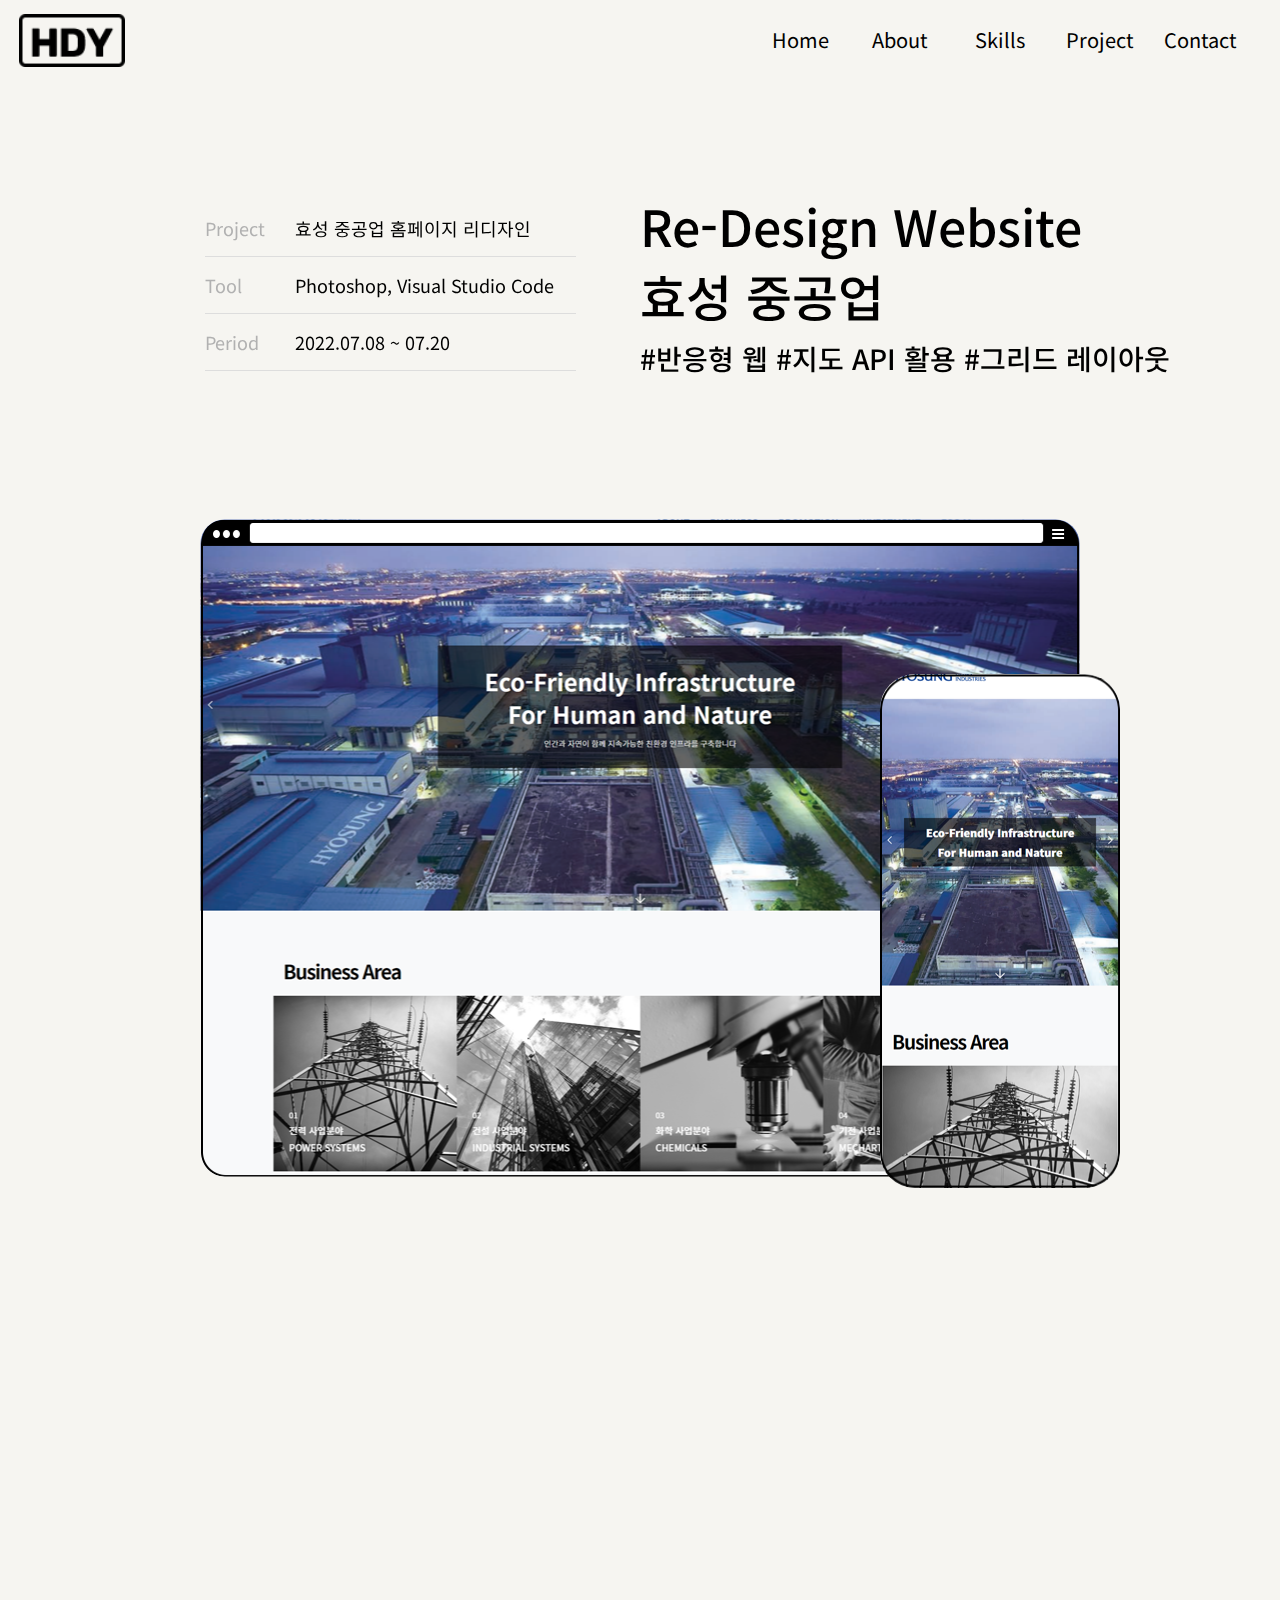
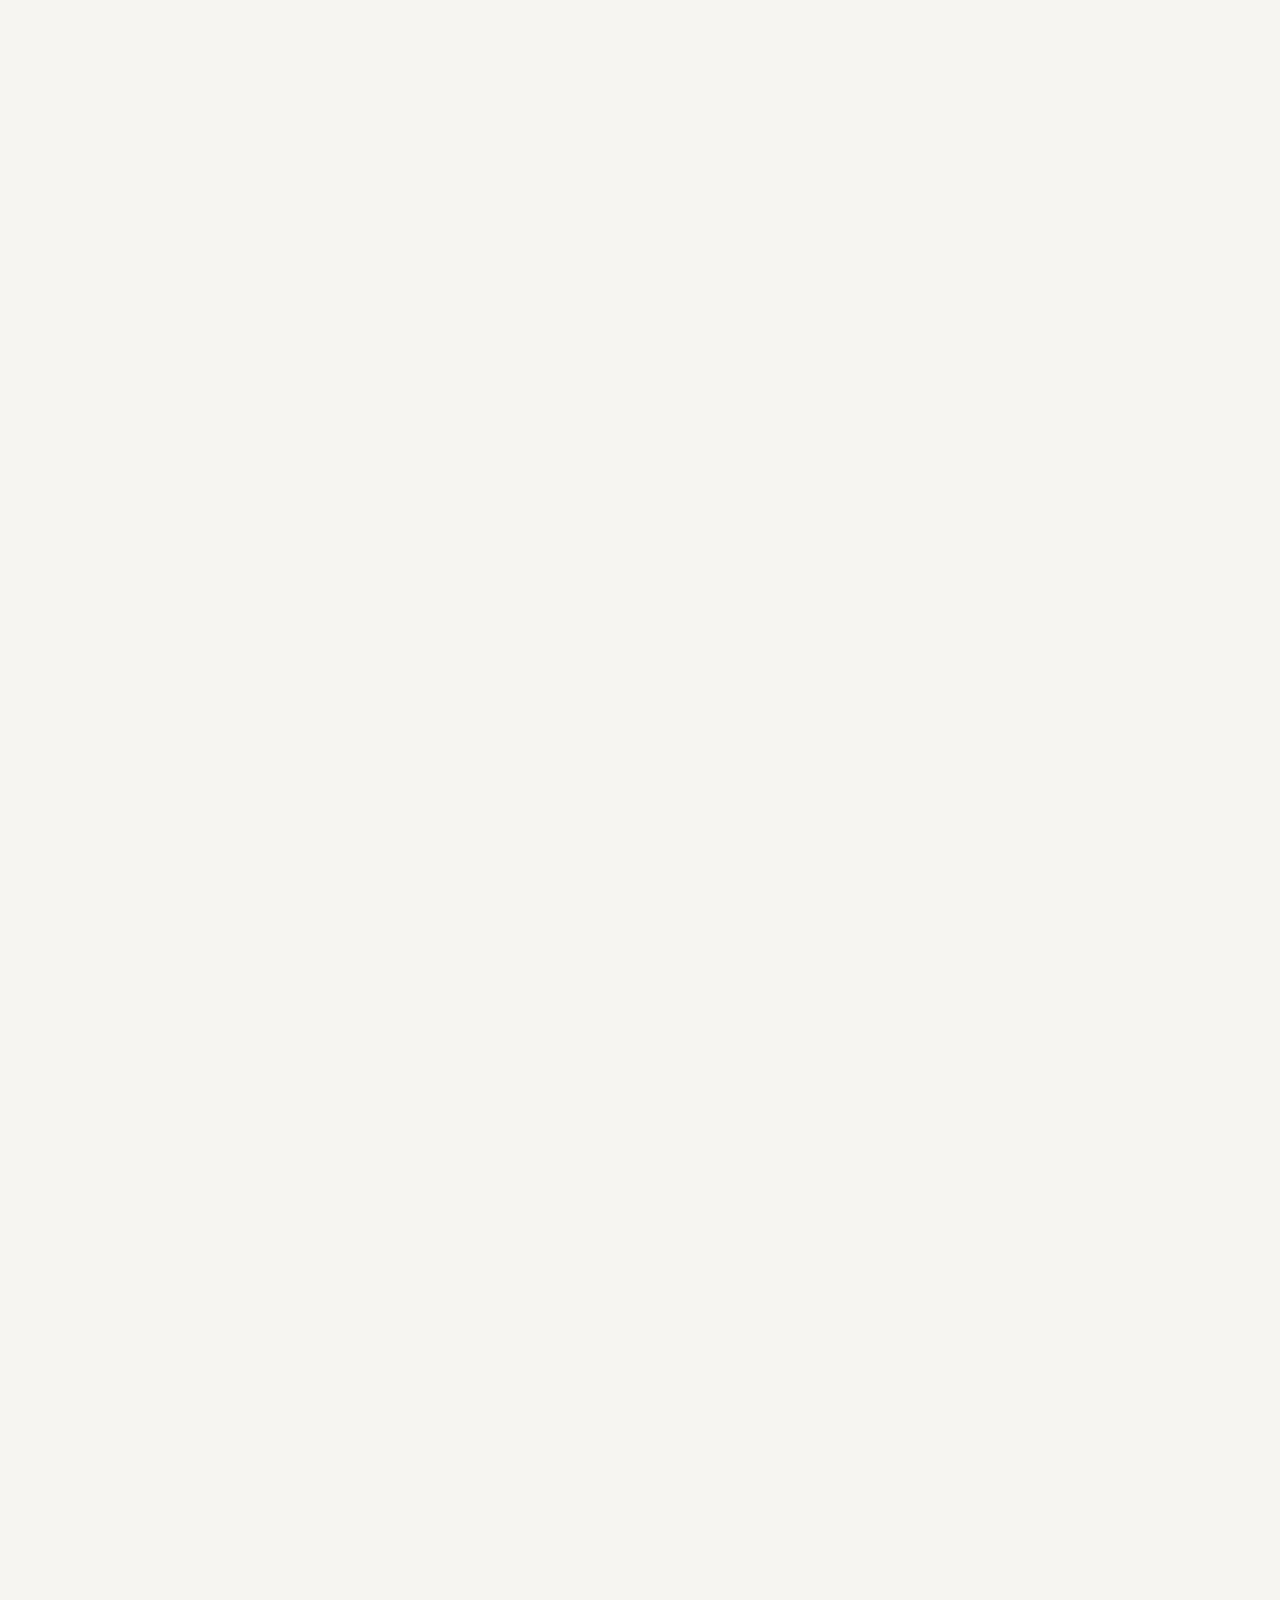
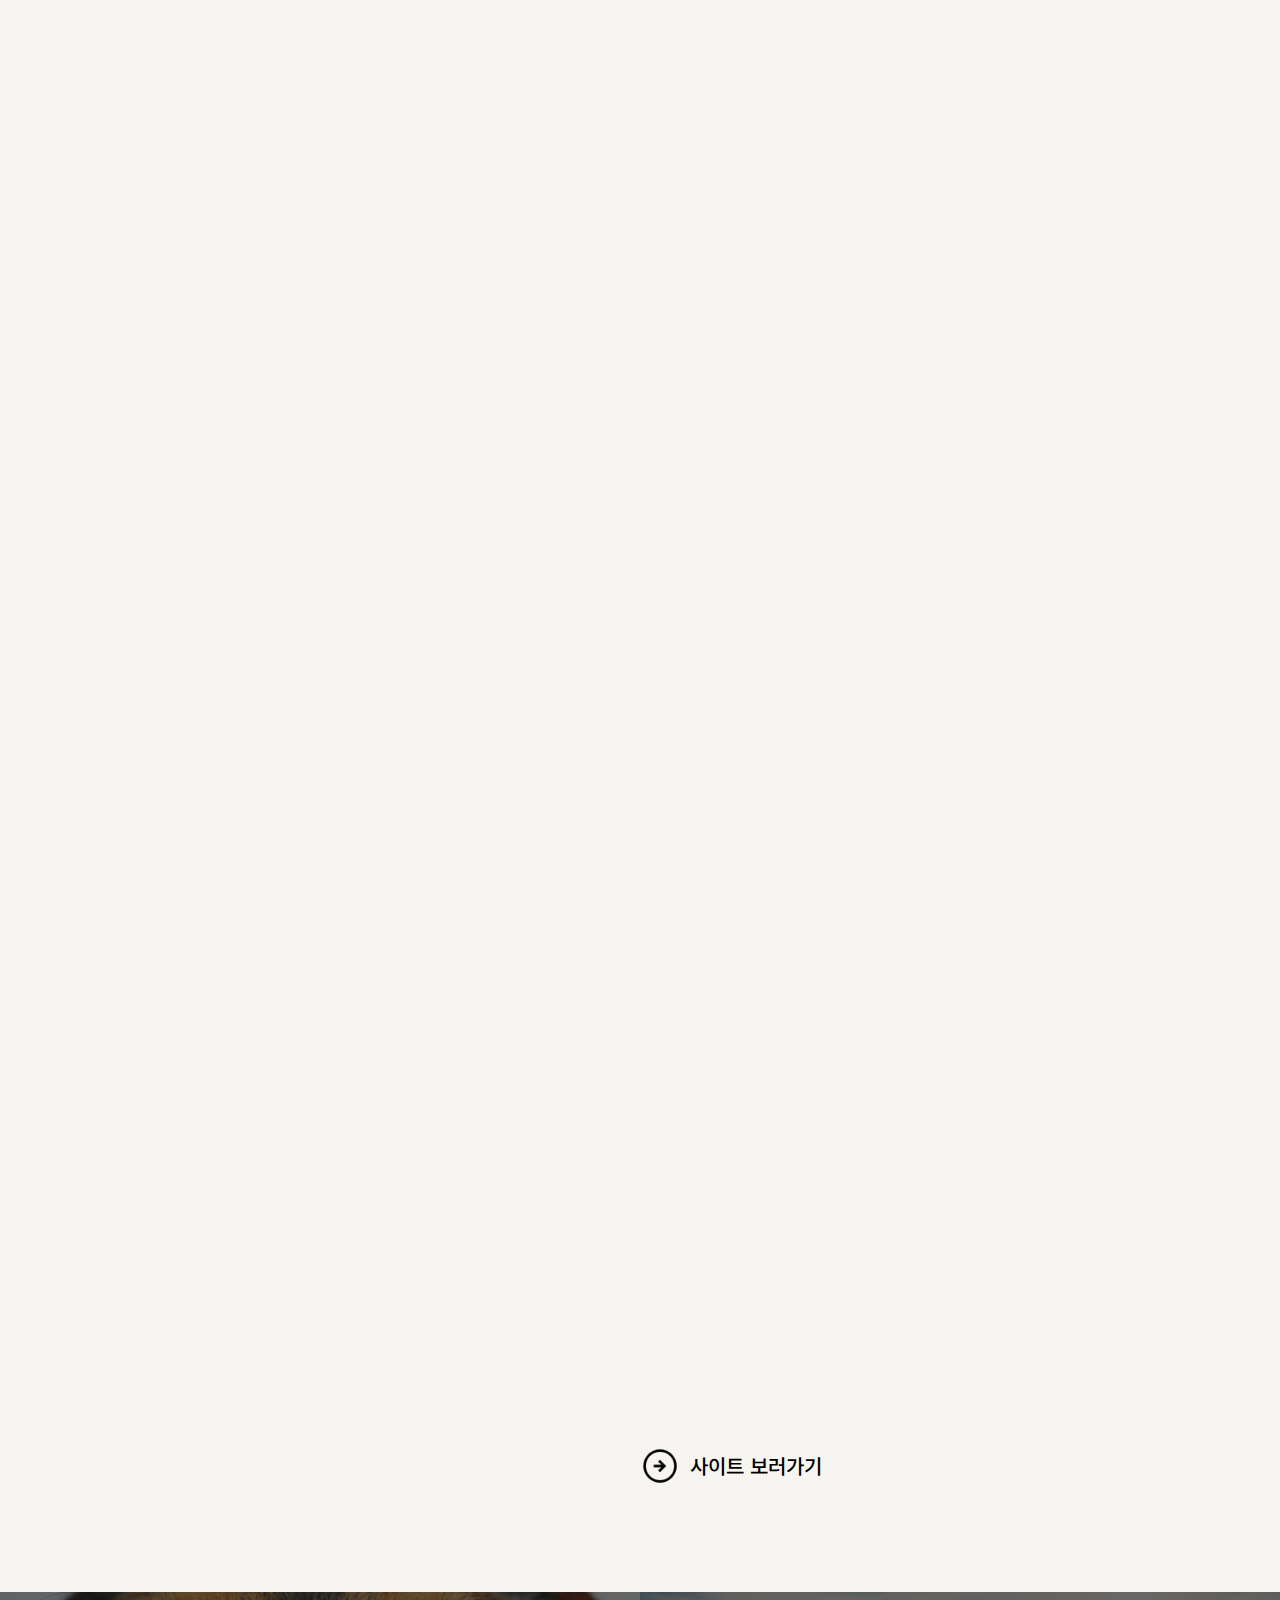
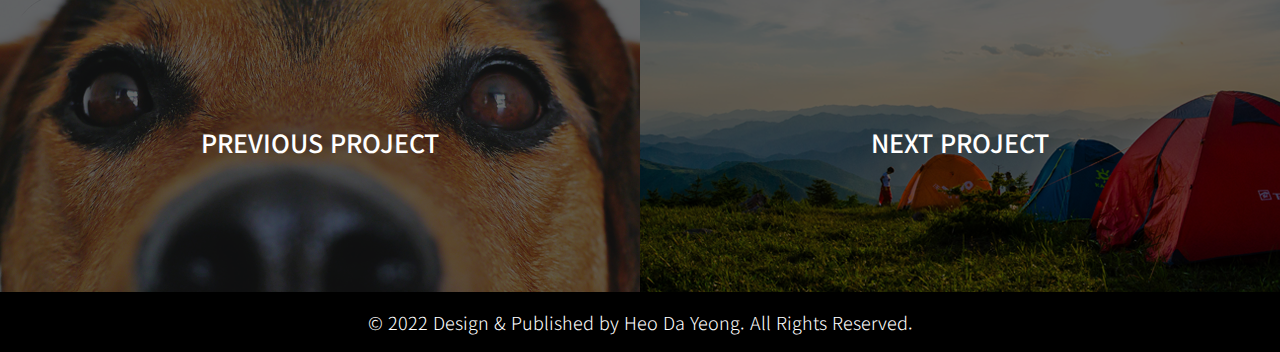
==== pf2/index.html @ c0e28cbf "포트폴리오 수정" ====
<!DOCTYPE html>
<html lang="ko">
  <head>
    <meta charset="UTF-8" />
    <meta http-equiv="X-UA-Compatible" content="IE=edge" />
    <meta
      name="viewport"
      content="width=device-width,initial-scale=1,minimum-scale=1,maximum-scale=1,user-scalable=no"
    />
    <title>Project2 소개</title>
    <!-- 미니리셋css연결 -->
    <link rel="stylesheet" href="../common/minireset.css" />
    <!-- 웹폰트 연결 -->
    <link rel="preconnect" href="https://fonts.googleapis.com" />
    <link rel="preconnect" href="https://fonts.gstatic.com" crossorigin />
    <link
      href="https://fonts.googleapis.com/css2?family=Noto+Sans+KR:wght@100;300;400;500;700;900&display=swap"
      rel="stylesheet"
    />
    <!-- aos 연결 -->
    <link href="https://unpkg.com/aos@2.3.1/dist/aos.css" rel="stylesheet" />
    <!-- 작성한 css파일 -->
    <link rel="stylesheet" href="./css/pf2.css" />
    <!-- jQuery 연결 -->
    <script src="../common/jquery-3.6.0.min.js"></script>
    <script src="../common/jquery-ui.min.js"></script>
    <script src="https://unpkg.com/aos@2.3.1/dist/aos.js"></script>
    <script src="js/pf2.js"></script>
  </head>
  <body>
    <header>
      <h1><a href="https://zeroall-h.github.io/portfolio/">로고</a></h1>
      <ul id="gnb">
        <li><a href="https://zeroall-h.github.io/portfolio/#">Home</a></li>
        <li>
          <a href="https://zeroall-h.github.io/portfolio/#aboutMe">About</a>
        </li>
        <li>
          <a href="https://zeroall-h.github.io/portfolio/#skills">Skills</a>
        </li>
        <li>
          <a href="https://zeroall-h.github.io/portfolio/#project">Project</a>
        </li>
        <li>
          <a href="https://zeroall-h.github.io/portfolio/#contact">Contact</a>
        </li>
      </ul>
    </header>

    <article>
      <div
        class="txt_wrap"
        data-aos="fade-up"
        data-aos-anchor-placement="center-bottom"
      >
        <ul id="information">
          <li>
            <span class="blackTxt">Project</span>효성 중공업 홈페이지 리디자인
          </li>
          <li>
            <span class="blackTxt">Tool</span>Photoshop, Visual Studio Code
          </li>
          <li><span class="blackTxt">Period</span>2022.07.08 ~ 07.20</li>
        </ul>
        <ul id="mainTitle">
          <li>
            <h2>Re-Design Website <span class="block">효성 중공업</span></h2>
          </li>
          <li><h3>#반응형 웹 #지도 API 활용 #그리드 레이아웃</h3></li>
        </ul>
      </div>
    </article>

    <main>
      <div class="mockupWrap">
        <div class="mockupPcImage">
          <div class="mockupPc"></div>
        </div>
        <div class="mockupMobileImage">
          <div class="mockupMobile"></div>
        </div>
      </div>
    </main>

    <div class="container">
      <ul
        id="content"
        data-aos="fade-up"
        data-aos-anchor-placement="center-bottom"
      >
        <li class="grayTxt">CHALLENGE</li>
        <li class="title">Project Goals</li>
        <li class="lightTxt">
          효성중공업이 가진 볼드한 이미지를 바탕으로 고유 분야인 중장비와 건설
          분야의 전문성이 돋보일 수 있도록 리디자인하고자 했습니다.

          <span class="block"
            >라인과 여백을 사용해 심플하면서도 사진과의 배치를 조화롭게
            구성했으며, 반응형 웹페이지로 어느 화면에서든 편하게 접근할 수
            있도록 했습니다.</span
          >
        </li>
      </ul>
      <ul
        id="design"
        data-aos="fade-up"
        data-aos-anchor-placement="center-bottom"
      >
        <li class="grayTxt">DESIGN</li>
        <li class="title">Design Elements</li>
        <li>
          <div class="designWrap">
            <ul class="color">
              <li>
                <div class="colorPlatte"></div>
              </li>
              <li class="smallTxt">Color palette</li>
              <li class="lightTxt">
                효성중공업의 기업 브랜드 메인 컬러와 중공업의 무겁고 안정적인
                느낌을 주기 위해 Brown과 Gray 계열 색상을 사용하였습니다.
              </li>
            </ul>
            <ul class="font">
              <li>
                <div class="typography"></div>
              </li>
              <li class="smallTxt">Typography</li>
              <li class="lightTxt">
                가독성이 좋고, 시각적으로 깔끔한 Noto Sans KR체를
                사용하였습니다.
              </li>
            </ul>
          </div>
        </li>
      </ul>

      <ul
        id="tech"
        data-aos="fade-up"
        data-aos-anchor-placement="center-bottom"
      >
        <li class="grayTxt">DEVELOPMENT</li>
        <li class="title">Tech Stack</li>
        <li class="lightTxt">
          • 미디어 쿼리와 가변 단위 값을 이용한 사용자별 환경, 디바이스 제약
          해결
        </li>
        <li class="lightTxt">
          • PC에서의 사용자 접근성을 높이기 위해 일부 요소에 cursor: pointer
          적용
        </li>
        <li class="lightTxt">• 카카오맵 API를 이용한 지도 구현</li>
      </ul>
      <ul id="solution">
        <li
          class="grayTxt"
          data-aos="fade-up"
          data-aos-anchor-placement="center-bottom"
        >
          CHALLENGE
        </li>
        <li
          class="title"
          data-aos="fade-up"
          data-aos-anchor-placement="center-bottom"
        >
          Problems & Solution
        </li>
        <li
          class="highlight"
          data-aos="fade-up"
          data-aos-anchor-placement="center-bottom"
        >
          다사다난했던 ScrollY와의 첫만남
        </li>
        <li
          class="lightTxt"
          data-aos="fade-up"
          data-aos-anchor-placement="center-bottom"
        >
          스크롤 위치에 따라 헤더 영역의 height와 컬러를 변경하고자 했으나,
          지정한 높이 값에 이르면 버벅거리는 현상이 발생했습니다.
          <span class="block"
            >초기에 scrollY이 100을 넘어가면 헤더 영역을 80px에서 60px로
            줄이도록 설정했는데, 동시에 scrollY의 값도 그만큼 줄어들어
            버벅거리는 구간이 발생했던 것입니다.</span
          >
          <span class="block">
            <span class="underLine"
              >if조건값을 scorllY > h1.offsetHeight로 수정해 스크롤마다 변경되는
              값이 아닌 고정값을 적용</span
            >해 문제를 해결했습니다.</span
          >
        </li>
        <li
          class="highlight"
          data-aos="fade-up"
          data-aos-anchor-placement="center-bottom"
        >
          카카오맵 API가 갑자기 안된다?
        </li>
        <li
          class="lightTxt"
          data-aos="fade-up"
          data-aos-anchor-placement="center-bottom"
        >
          카카오맵 API를 사용하기 위해 코딩을 진행하고, 라이브서버로 오픈하고는
          왜 지도가 안뜨지..?! 고민하다 로컬에서 열어야보였던 것을 기억해 다시
          열었지만 헛수고였습니다.
          <span class="block"
            >스크립트도 다시 연결해보고, 오타가 있는지 점검해도 문제가 무엇인지
            알 수 없어 새로 작성해보기도 했습니다.</span
          >
          <span class="block"
            >그러던 중,
            <span class="underLine"
              >구글 검색으로 로컬에서 확인할 때는 https://가 필요하다</span
            >는 것을 알게 되어 문제를 해결할 수 있었습니다.</span
          >
        </li>
      </ul>
      <ul
        id="review"
        data-aos="fade-up"
        data-aos-anchor-placement="center-bottom"
      >
        <li class="grayTxt">CHALLENGE</li>
        <li class="title">Review</li>
        <li class="lightTxt">
          처음으로 헤더부터 푸터까지 온전히 코딩 작업을 진행한 사이트입니다.
          가독성 좋은 클린 코드를 구현할 수 있을거라 생각했지만 크나큰
          착각이었습니다.
          <span class="block"
            >사이트를 만들며 더 쉽게 코드를 짤 수 있지 않을까 고민하는 시간도
            길어지고, 제가 만든 코드보다 세련된 혹은 간편한 CSS,
            자바스크립트들이 너무나도 많다는 것을 깨달았습니다.
          </span>
          <span class="block"
            >swipe_js 등 많은 기능을 배우고 익히다보니 부족한 부분들이 눈에 밟혀
            이 홈페이지를 어디에 내놓을 수 있을까하는 부끄러운 마음도 들기도
            했습니다.
          </span>
          <span class="block"
            >그럼에도 이번 프로젝트를 통해 반응형 웹의 구조를 고민할 수 있었고,
            JavaScript 등으로 동적인 움직임을 구현해본 좋은 밑거름이 된
            시간이었습니다.</span
          >
        </li>
      </ul>
      <ul id="viewMore">
        <li>
          <a href="#"><img src="./images/viewMore_img.png" alt="화살표" /></a>
        </li>
        <li><a href="#"> 사이트 보러가기</a></li>
      </ul>
    </div>

    <article id="moveTosite">
      <h2>사이트 이동</h2>
      <ul id="project">
        <li><a href="#">PREVIOUS PROJECT</a></li>
        <li><a href="#">NEXT PROJECT</a></li>
      </ul>
    </article>

    <footer>
      &copy; 2022 Design & Published by Heo Da Yeong. All Rights Reserved.
    </footer>
    <script>
      AOS.init();
    </script>
  </body>
</html>
---- common/minireset.css ----
/*! minireset.css v0.0.6 | MIT License | github.com/jgthms/minireset.css */html,body,p,ol,ul,li,dl,dt,dd,blockquote,figure,fieldset,legend,textarea,pre,iframe,hr,h1,h2,h3,h4,h5,h6{margin:0;padding:0}h1,h2,h3,h4,h5,h6{font-size:100%;font-weight:normal}ul{list-style:none;/*edit*/padding: 0;/*edit*/}button,input,select{margin:0;/*edit*/outline: 0;/*edit*/}html{box-sizing:border-box}*,*::before,*::after{box-sizing:inherit}img,video{height:auto;max-width:100%;/*edit*/vertical-align: top;/*edit*/}iframe{border:0}table{border-collapse:collapse;border-spacing:0}td,th{padding:0}/*edit*/a{text-decoration: none;}
---- pf2/css/pf2.css ----
@charset "utf-8";

body {
  font-size: 1.125rem;
  font-family: "Noto Sans KR", "나눔고딕", "맑은 고딕", sans-serif;
  background-color: #f6f5f1;
  font-weight: 400;
}
/* 공통 */
a {
  color: inherit;
}

.underLine {
  text-decoration: underline;
}
.block {
  display: block;
  margin-top: 20px;
}
.grayTxt {
  color: #b1b1b1;
  font-size: 20px;
  margin-top: 100px;
}
.title {
  font-size: 48px;
  font-weight: 500;
  margin-bottom: 40px;
}
.lightTxt {
  line-height: 1.6;
  font-weight: 200;
}
/* 헤더, 내비게이션 영역 */
header {
  width: 100%;
  height: 80px;
  display: flex;
  justify-content: space-between;
  align-items: center;
}
header h1 {
  text-indent: -9999px;
}
header h1 a {
  display: block;
  width: 164px;
  height: 53px;
  background: url(../images/header_logo.png) no-repeat 0 50% / contain;
  margin-left: 1.5vw;
}
header #gnb {
  display: flex;
  font-size: 1.25rem;
  text-align: center;
  margin-right: 1.875rem;
  line-height: 2.688rem;
}
header #gnb a {
  display: block;
  color: #000;
  width: 100px;
}
header #gnb a:hover {
  color: rgb(63, 94, 251);
}

/* information */
.txt_wrap {
  width: 100%;
  height: auto;
  margin: 120px auto;
  display: flex;
  flex-wrap: wrap;
}
#information {
  width: 50%;
  color: #000;
  padding: 0 5% 0 16%;
}
#information li {
  padding: 15px 0;
  border-bottom: 1px solid #ddd;
}
#information .blackTxt {
  width: 90px;
  display: inline-block;
  color: #b1b1b1;
}
#mainTitle {
  width: 50%;
}
#mainTitle h2 {
  font-size: 50px;
  font-weight: 500;
  line-height: 1;
}
#mainTitle h3 {
  font-size: 28px;
  font-weight: 500;
  margin-top: 18px;
}

/* mockup */
.mockupWrap {
  position: relative;
  width: 1000px;
  height: 700px;
  margin: 0 auto;
  overflow: hidden;
}
.mockupPcImage {
  width: 879px;
  height: 657px;
  background: url(../images/mockupPcImage.png) no-repeat;
  border-radius: 24px;
  position: absolute;
  top: 50%;
  left: 50%;
  transform: translate(-50%, -50%);
  overflow: hidden;
}
.mockupPc {
  width: 879px;
  height: 657px;
  background: url(../images/pcMockup.png) no-repeat 50% / contain;
  position: absolute;
  top: 50%;
  left: 50%;
  transform: translate(-50%, -50%);
}
.mockupMobileImage {
  width: 240px;
  height: 514px;
  background: url(../images/mockupMobileImage.png) no-repeat;
  border-radius: 35px;
  position: absolute;
  bottom: 10px;
  right: 20px;
  overflow: hidden;
}
.mockupMobile {
  position: absolute;
  width: 240px;
  height: 515px;
  background: url(../images/mobileMockup.png) no-repeat 50% / contain;
  top: 50%;
  left: 50%;
  z-index: 9;
  transform: translate(-50%, -50%);
}
/* container */
.container {
  margin-left: 50%;
  margin-right: 200px;
}
/* design element */
.colorPlatte {
  width: 300px;
  height: 300px;
  background: url(../images/colorpalette.png) no-repeat;
}
.typography {
  width: 300px;
  height: 300px;
  background: url(../images/typography.png) no-repeat;
}
.smallTxt {
  font-size: 32px;
  margin-top: 50px;
  margin-bottom: 30px;
  font-weight: 500;
}
.designWrap {
  display: flex;
}
.designWrap .color {
  margin-right: 130px;
}
.designWrap li {
  width: 200px;
}

/* viewMore */
#viewMore {
  display: flex;
  align-items: center;
  margin: 80px 0;
}
#viewMore li {
  font-size: 20px;
  font-weight: 500;
  vertical-align: text-top;
  margin-right: 10px;
}
#viewMore li a {
  display: block;
}
#viewMore li img {
  width: 40px;
}

#viewMore li:hover a {
  text-decoration: underline;
}
.highlight {
  background-color: #fad84e;
  width: 270px;
  margin: 65px 0 25px;
}
/* moveTosite */
#moveTosite h2 {
  text-indent: -9999px;
}
#moveTosite #project {
  width: 100%;
  height: 100%;
  display: flex;
}
#moveTosite #project li {
  width: 100%;
  height: 300px;
  background: no-repeat 50% / cover;
  transition: 0.5s;
}
#moveTosite #project li:nth-child(1) {
  background-image: url(../images/project_prev.png);
}
#moveTosite #project li:nth-child(2) {
  background-image: url(../images/project_next.png);
}
#moveTosite #project a {
  display: block;
  height: 100%;
  width: 100%;
  background-color: rgba(0, 0, 0, 0.6);
  font-size: 25px;
  font-weight: 500;
  color: #fff;
  text-align: center;
  line-height: 300px;
  transition: 0.5s;
}

#moveTosite #project li:hover a {
  background-color: transparent;
}
/* footer */
footer {
  width: 100%;
  height: 60px;
  background-color: #000;
  color: #fff;
  font-weight: 300;
  line-height: 60px;
  text-align: center;
}
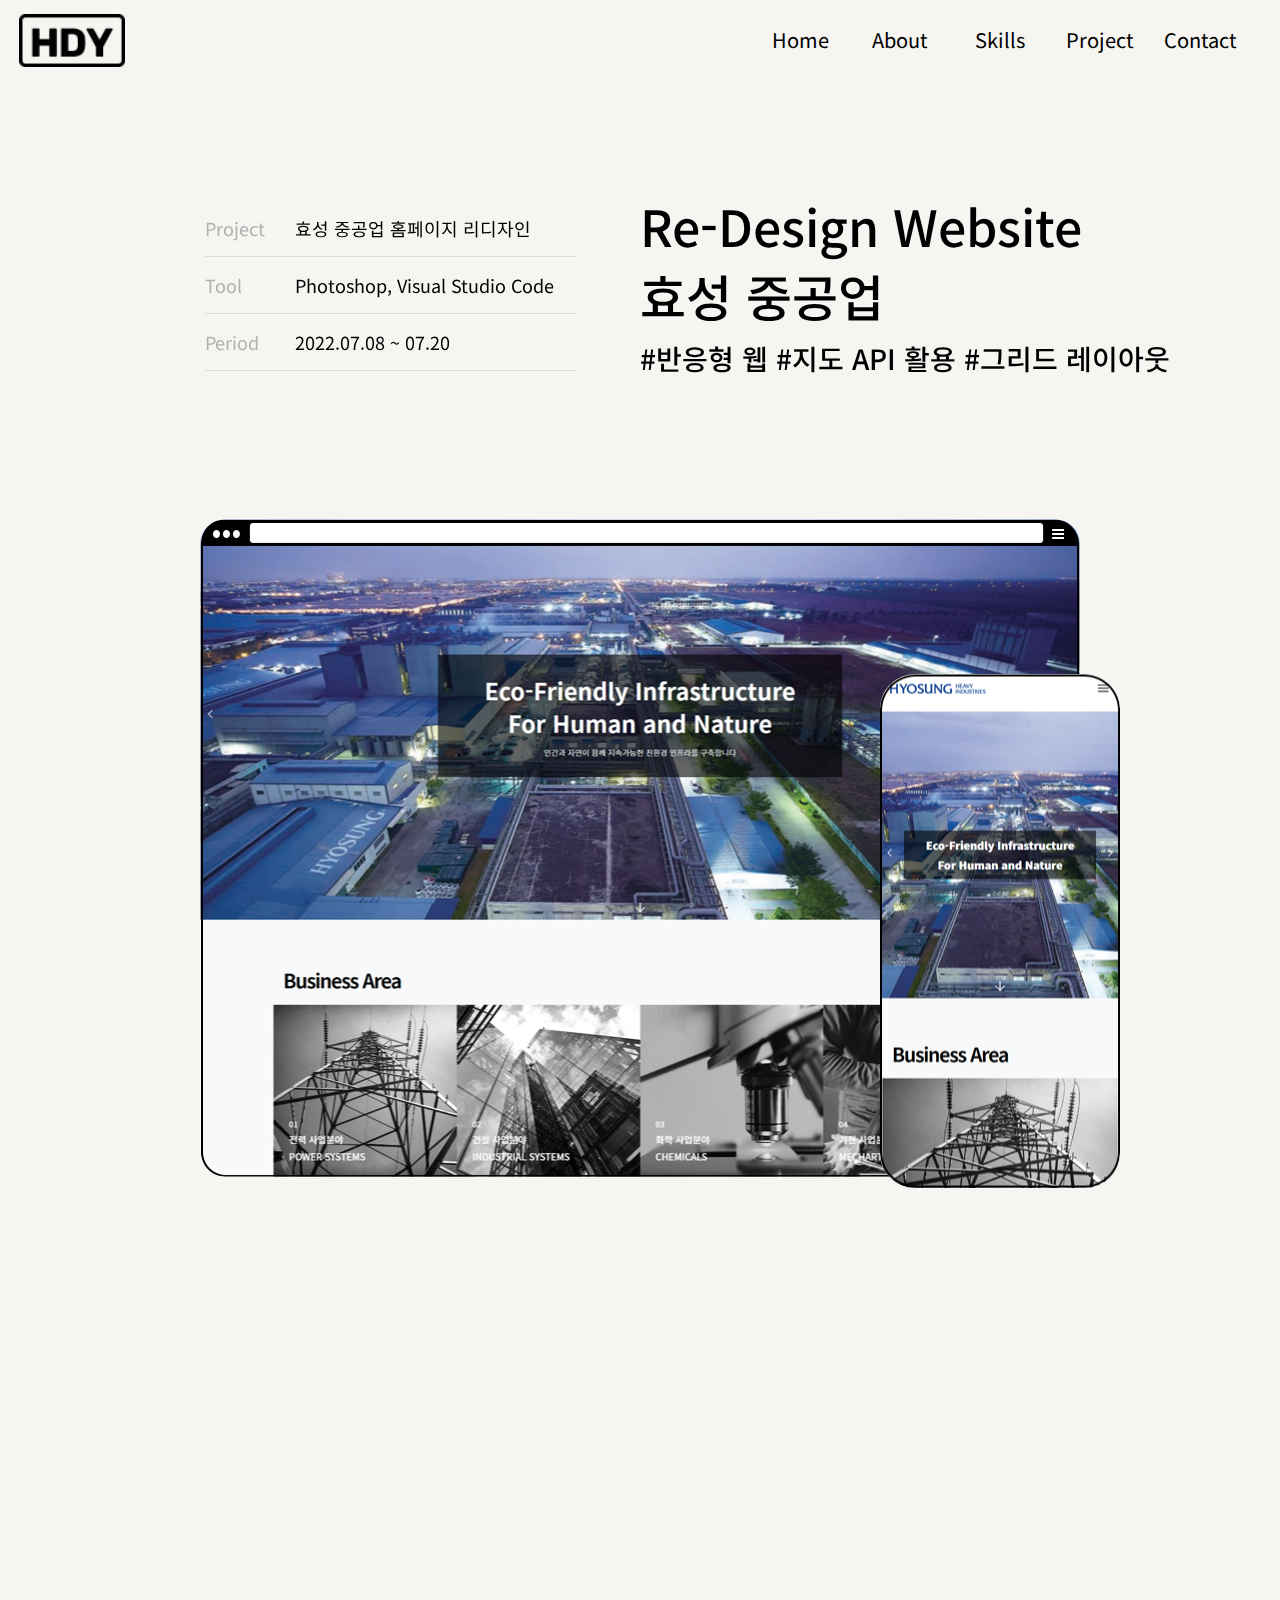
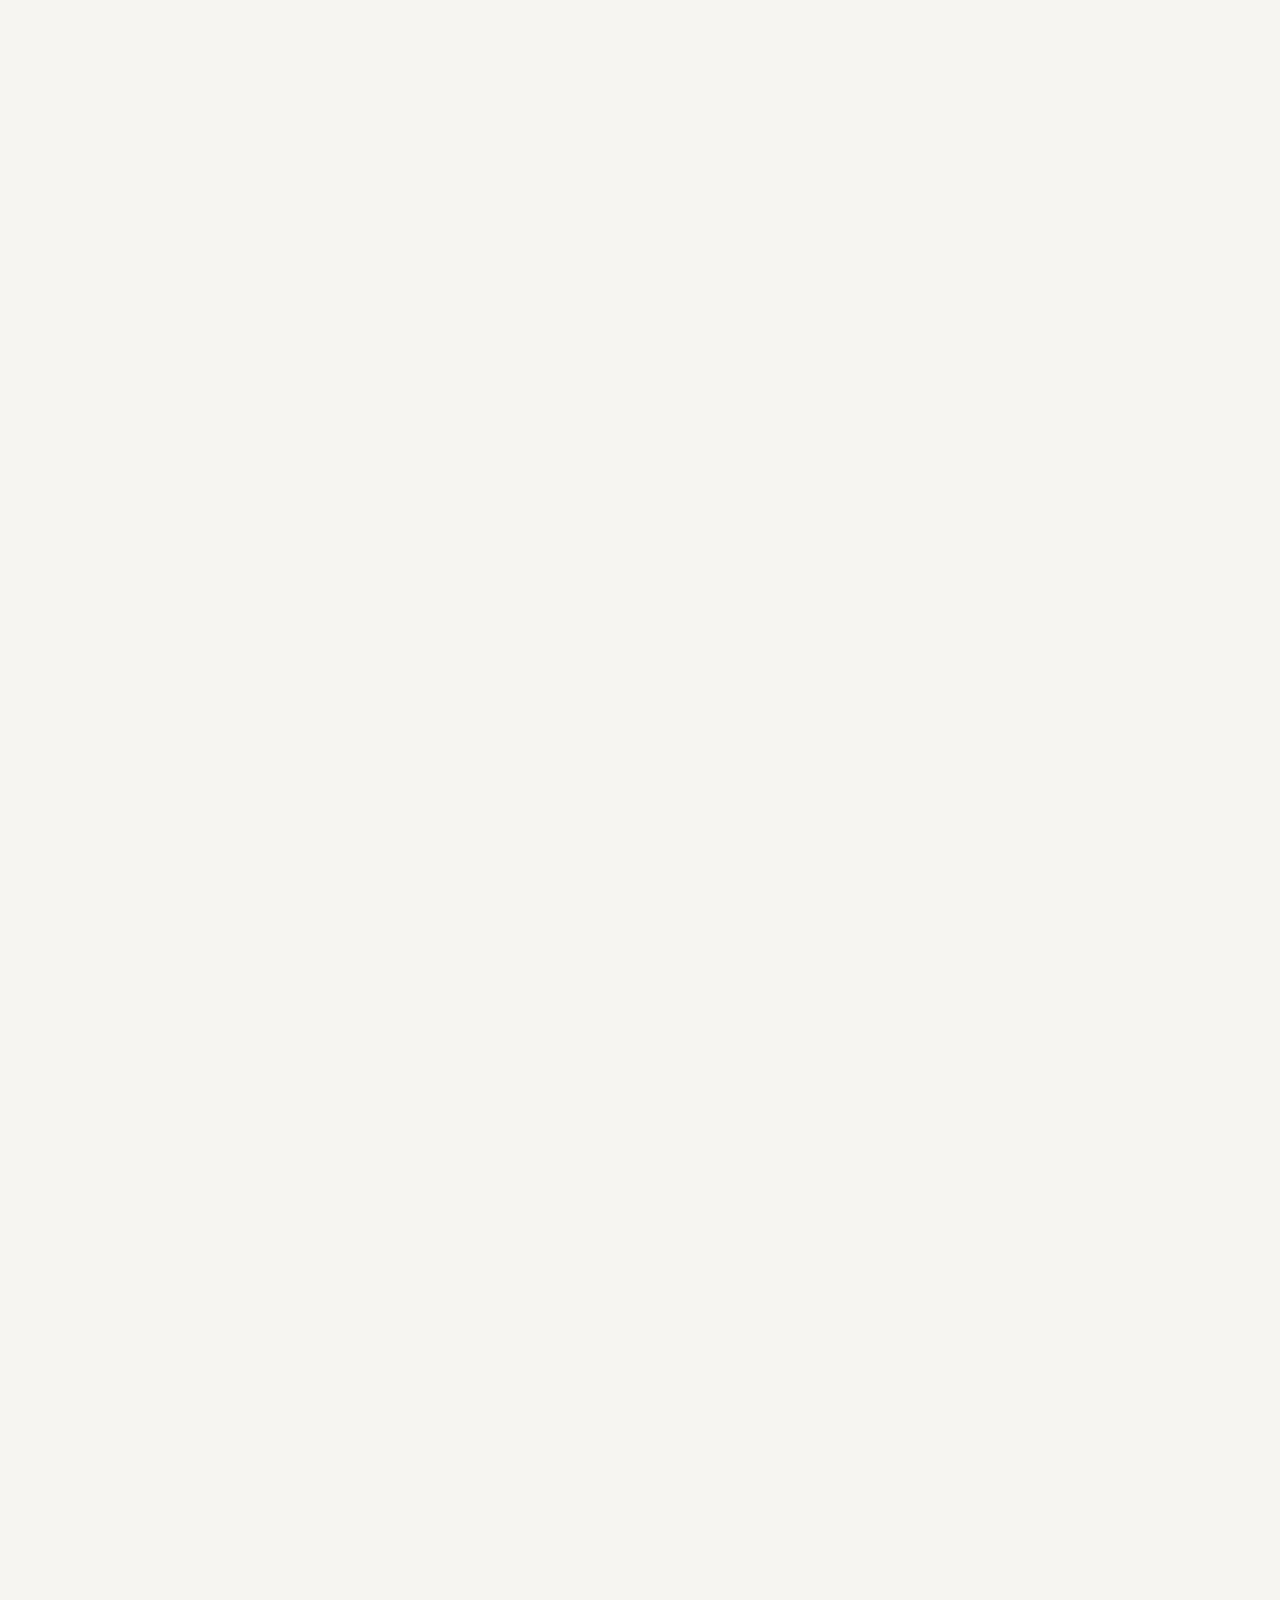
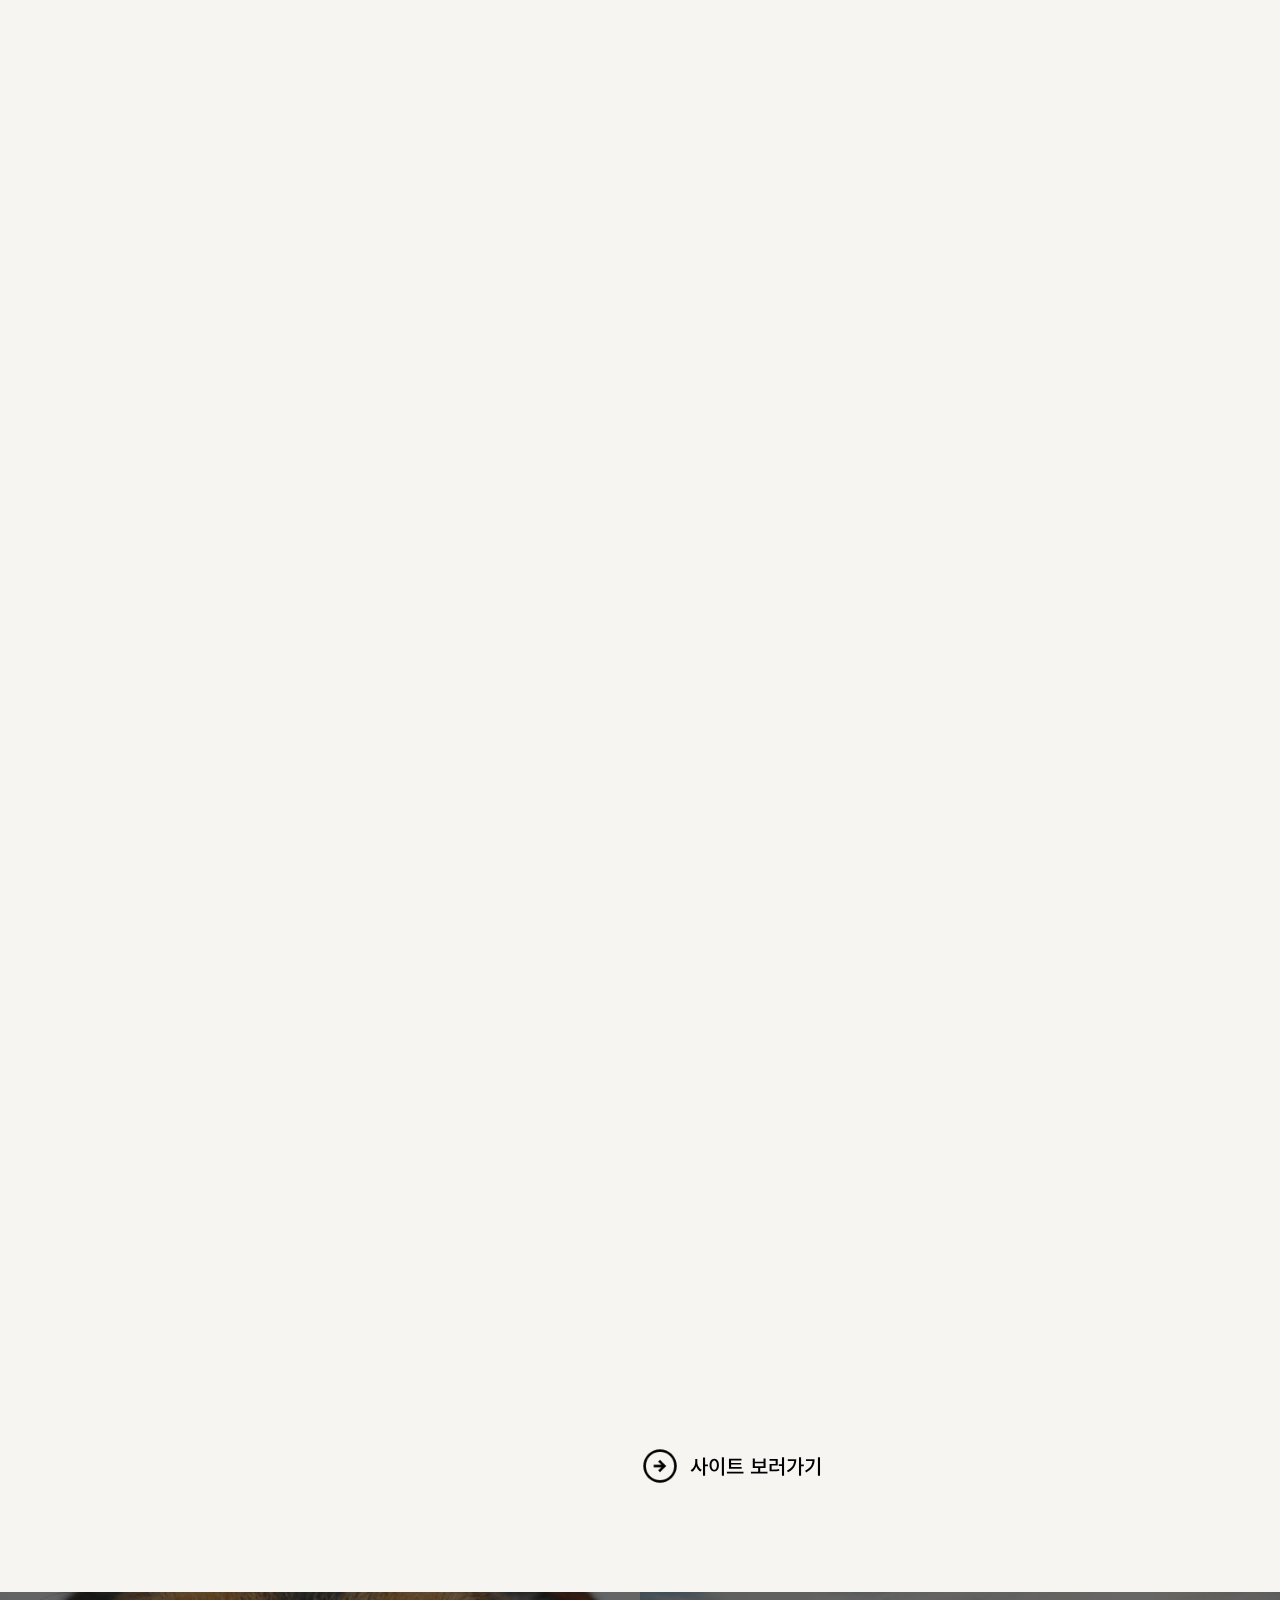
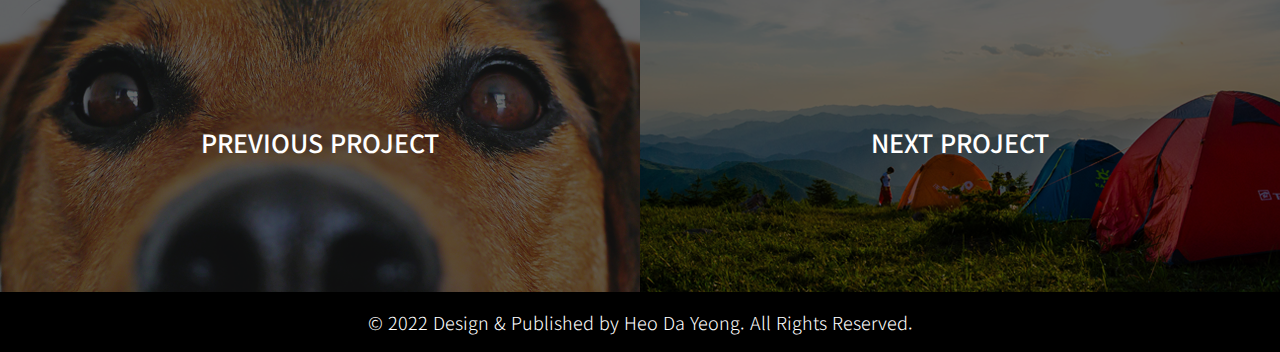
==== commit 75048ff2: "포트폴리오 페이지 수정" ====
--- a/pf2/index.html
+++ b/pf2/index.html
@@ -251,7 +251,11 @@
         <li>
           <a href="#"><img src="./images/viewMore_img.png" alt="화살표" /></a>
         </li>
-        <li><a href="#"> 사이트 보러가기</a></li>
+        <li>
+          <a href="https://zeroall-h.github.io/portfolio/project2/">
+            사이트 보러가기</a
+          >
+        </li>
       </ul>
     </div>
 
--- a/pf2/css/pf2.css
+++ b/pf2/css/pf2.css
@@ -195,14 +195,37 @@
   margin-right: 10px;
 }
 #viewMore li a {
-  display: block;
+  display: inline-block;
+  position: relative;
 }
 #viewMore li img {
   width: 40px;
 }
-
-#viewMore li:hover a {
-  text-decoration: underline;
+#viewMore li a::after {
+  content: "";
+  position: absolute;
+  left: 50%;
+  bottom: 0;
+  width: 0;
+  height: 3px;
+  background-color: #fad84e;
+  transition: all 0.5s;
+}
+#viewMore li a::before {
+  content: "";
+  position: absolute;
+  right: 50%;
+  bottom: 0;
+  width: 0;
+  height: 3px;
+  background-color: #fad84e;
+  transition: all 0.5s;
+}
+#viewMore a:hover::after {
+  width: 50%;
+}
+#viewMore a:hover::before {
+  width: 50%;
 }
 .highlight {
   background-color: #fad84e;
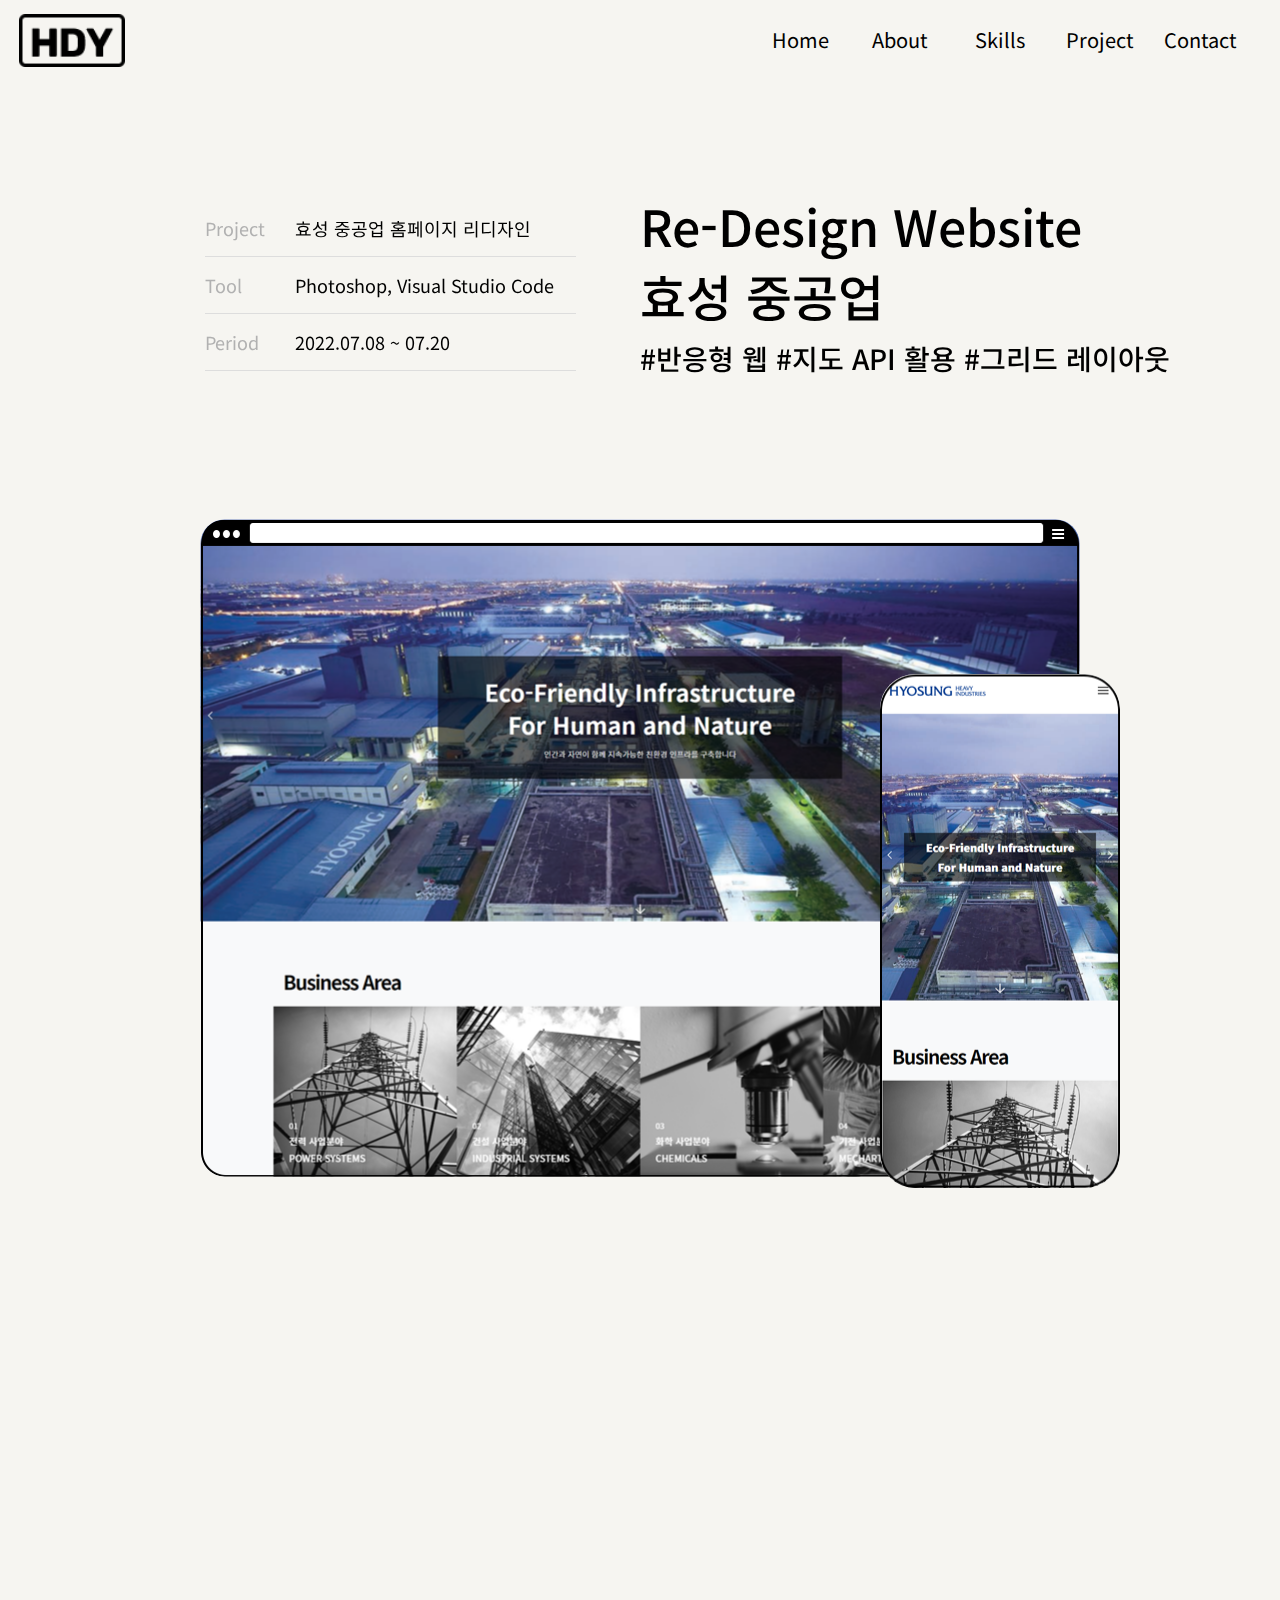
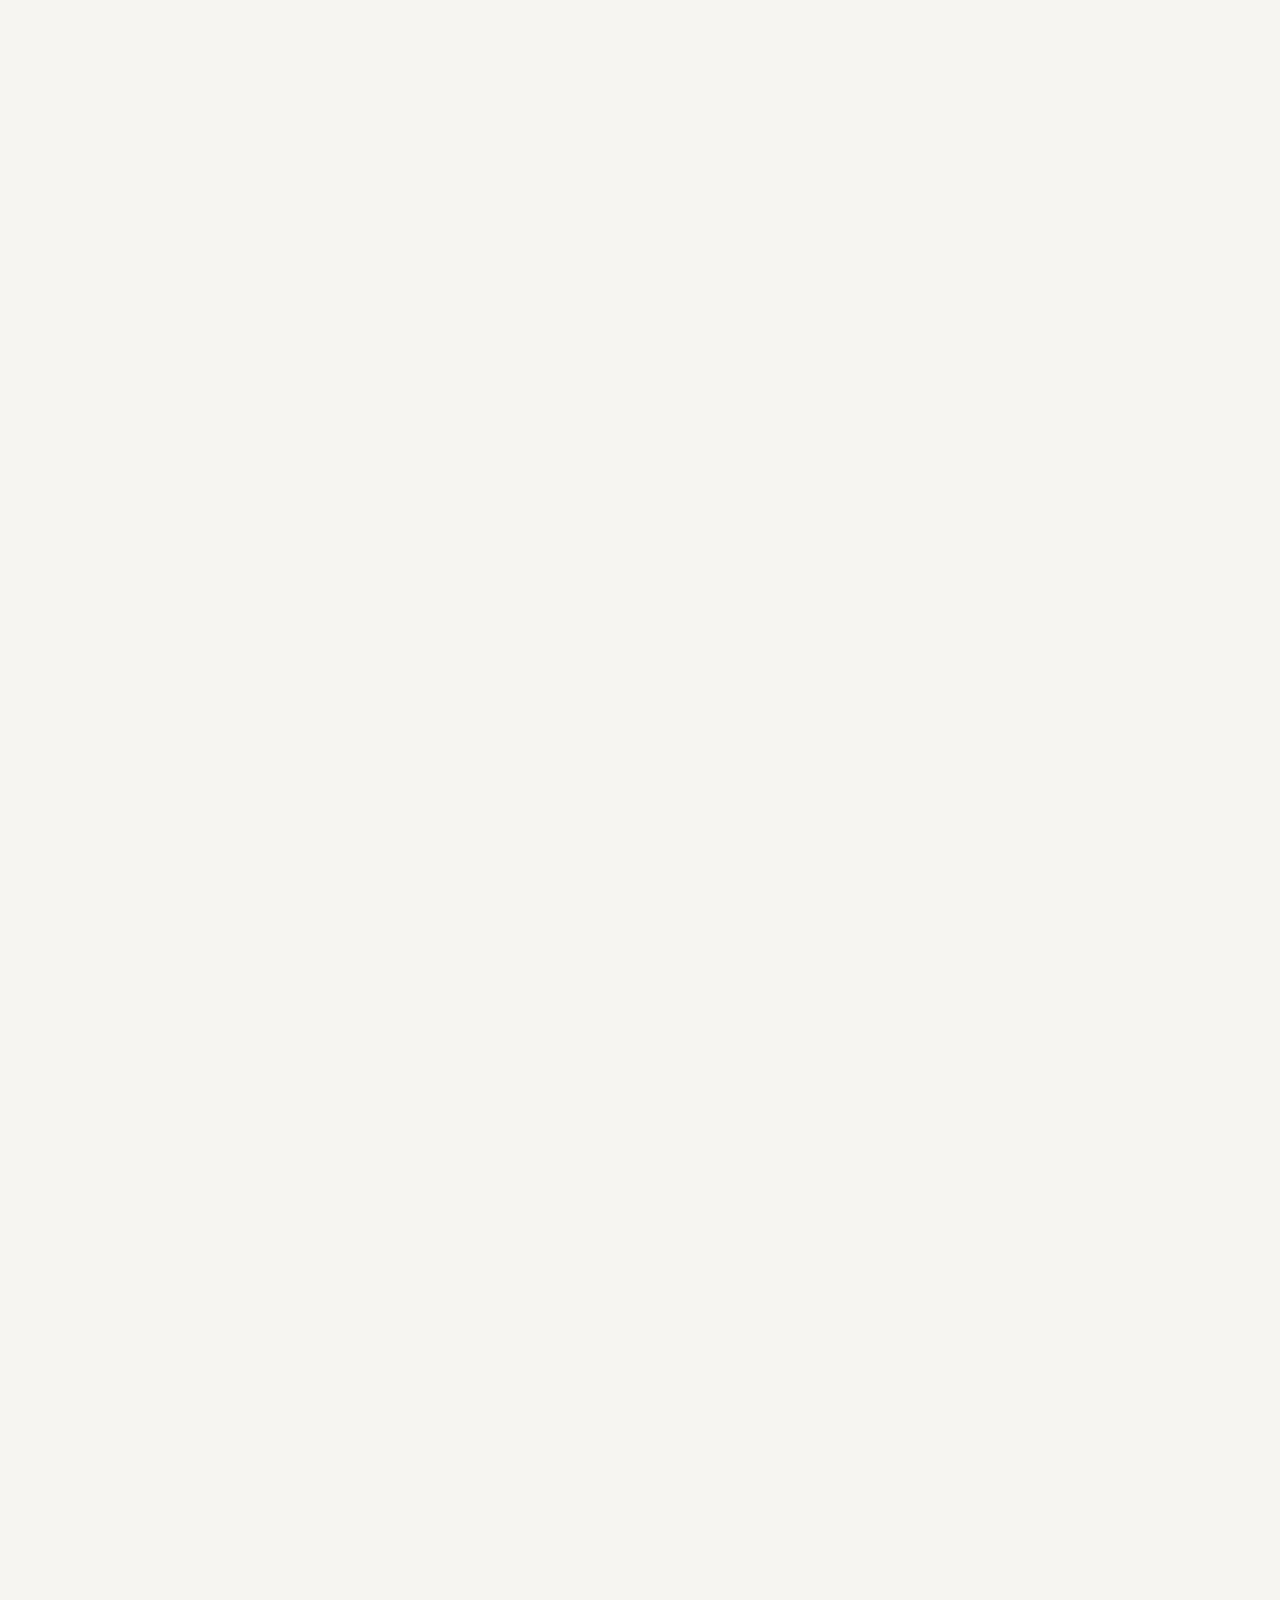
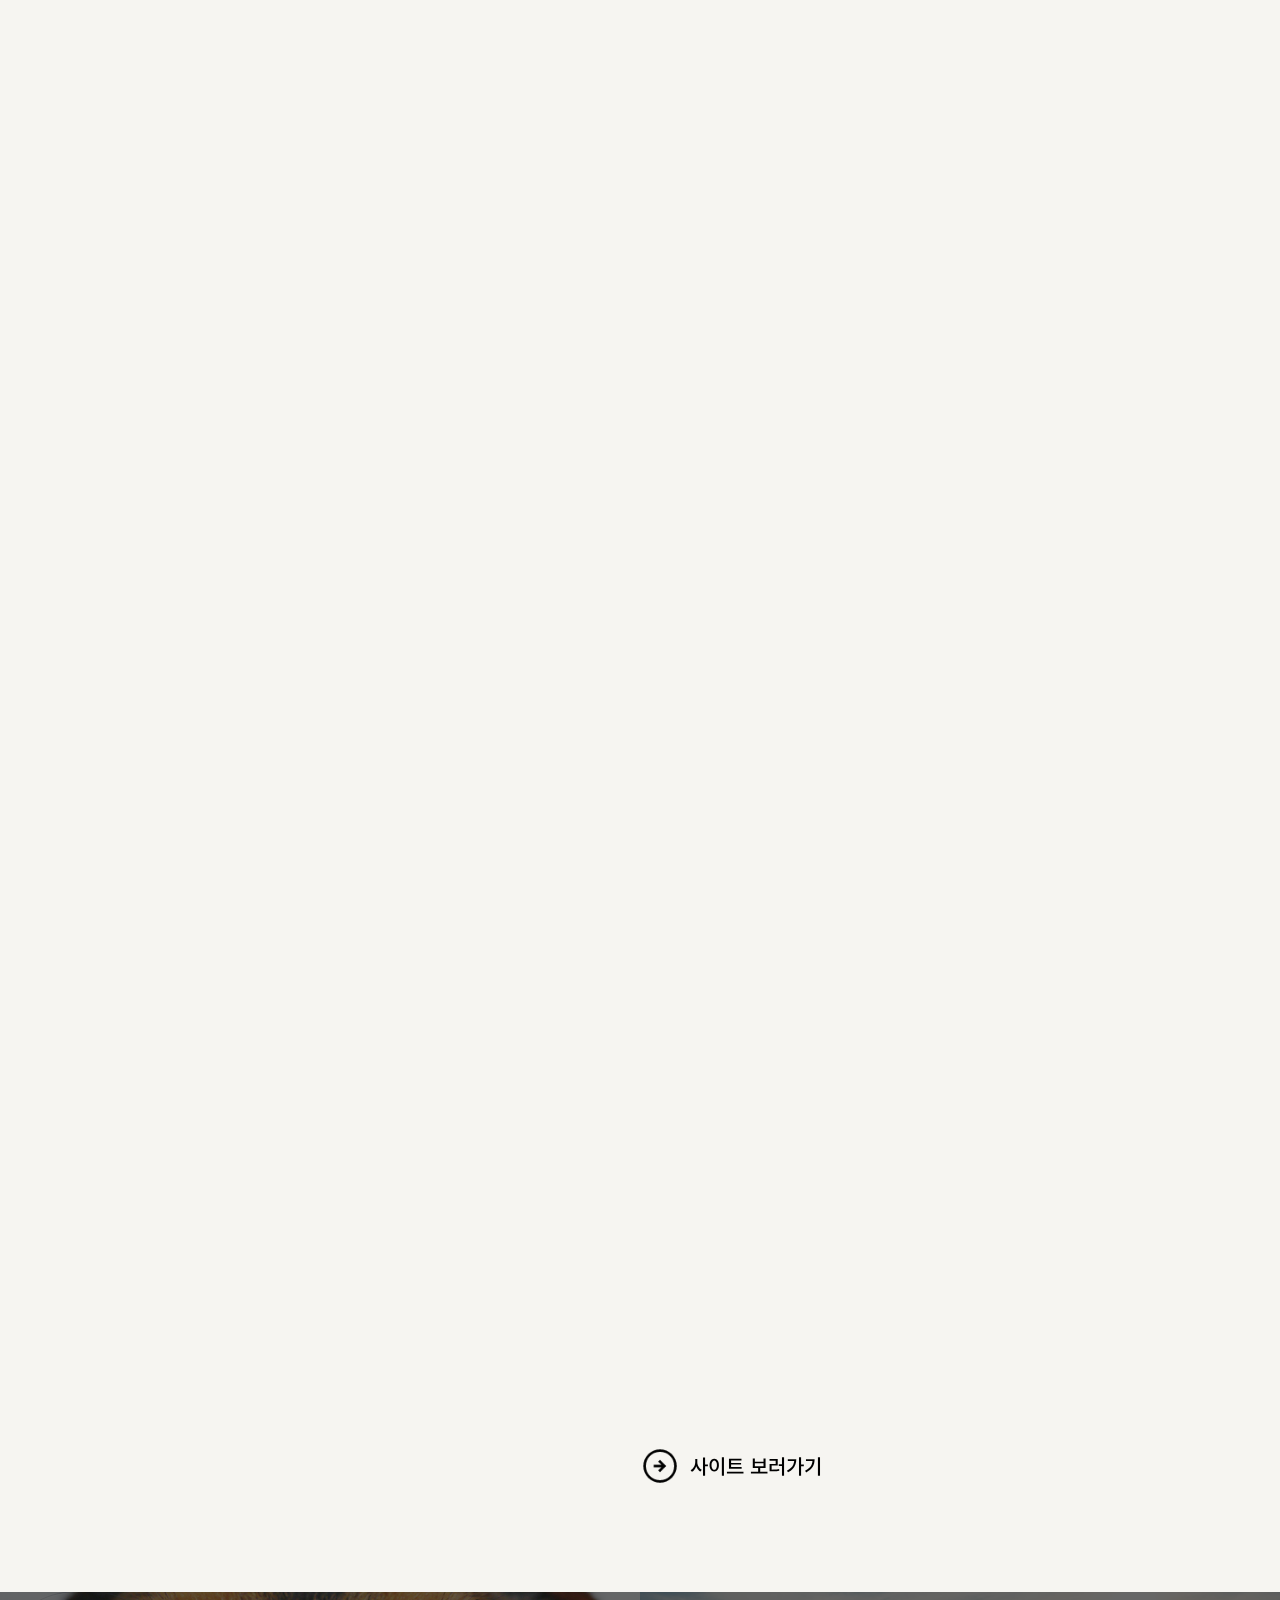
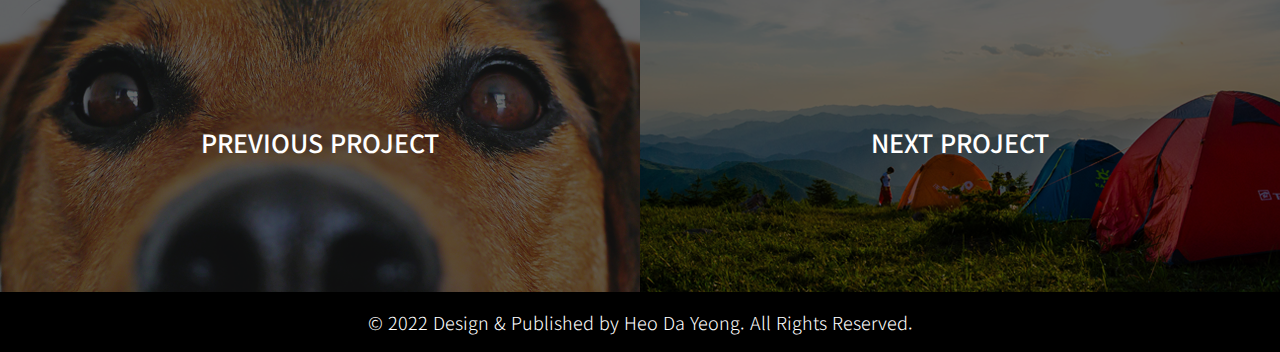
==== commit 11d3f576: "포트폴리오 두번째 설명 페이지 사이트 바로가기 a태그 삭제" ====
--- a/pf2/index.html
+++ b/pf2/index.html
@@ -249,7 +249,7 @@
       </ul>
       <ul id="viewMore">
         <li>
-          <a href="#"><img src="./images/viewMore_img.png" alt="화살표" /></a>
+          <img src="./images/viewMore_img.png" alt="화살표" />
         </li>
         <li>
           <a href="https://zeroall-h.github.io/portfolio/project2/">
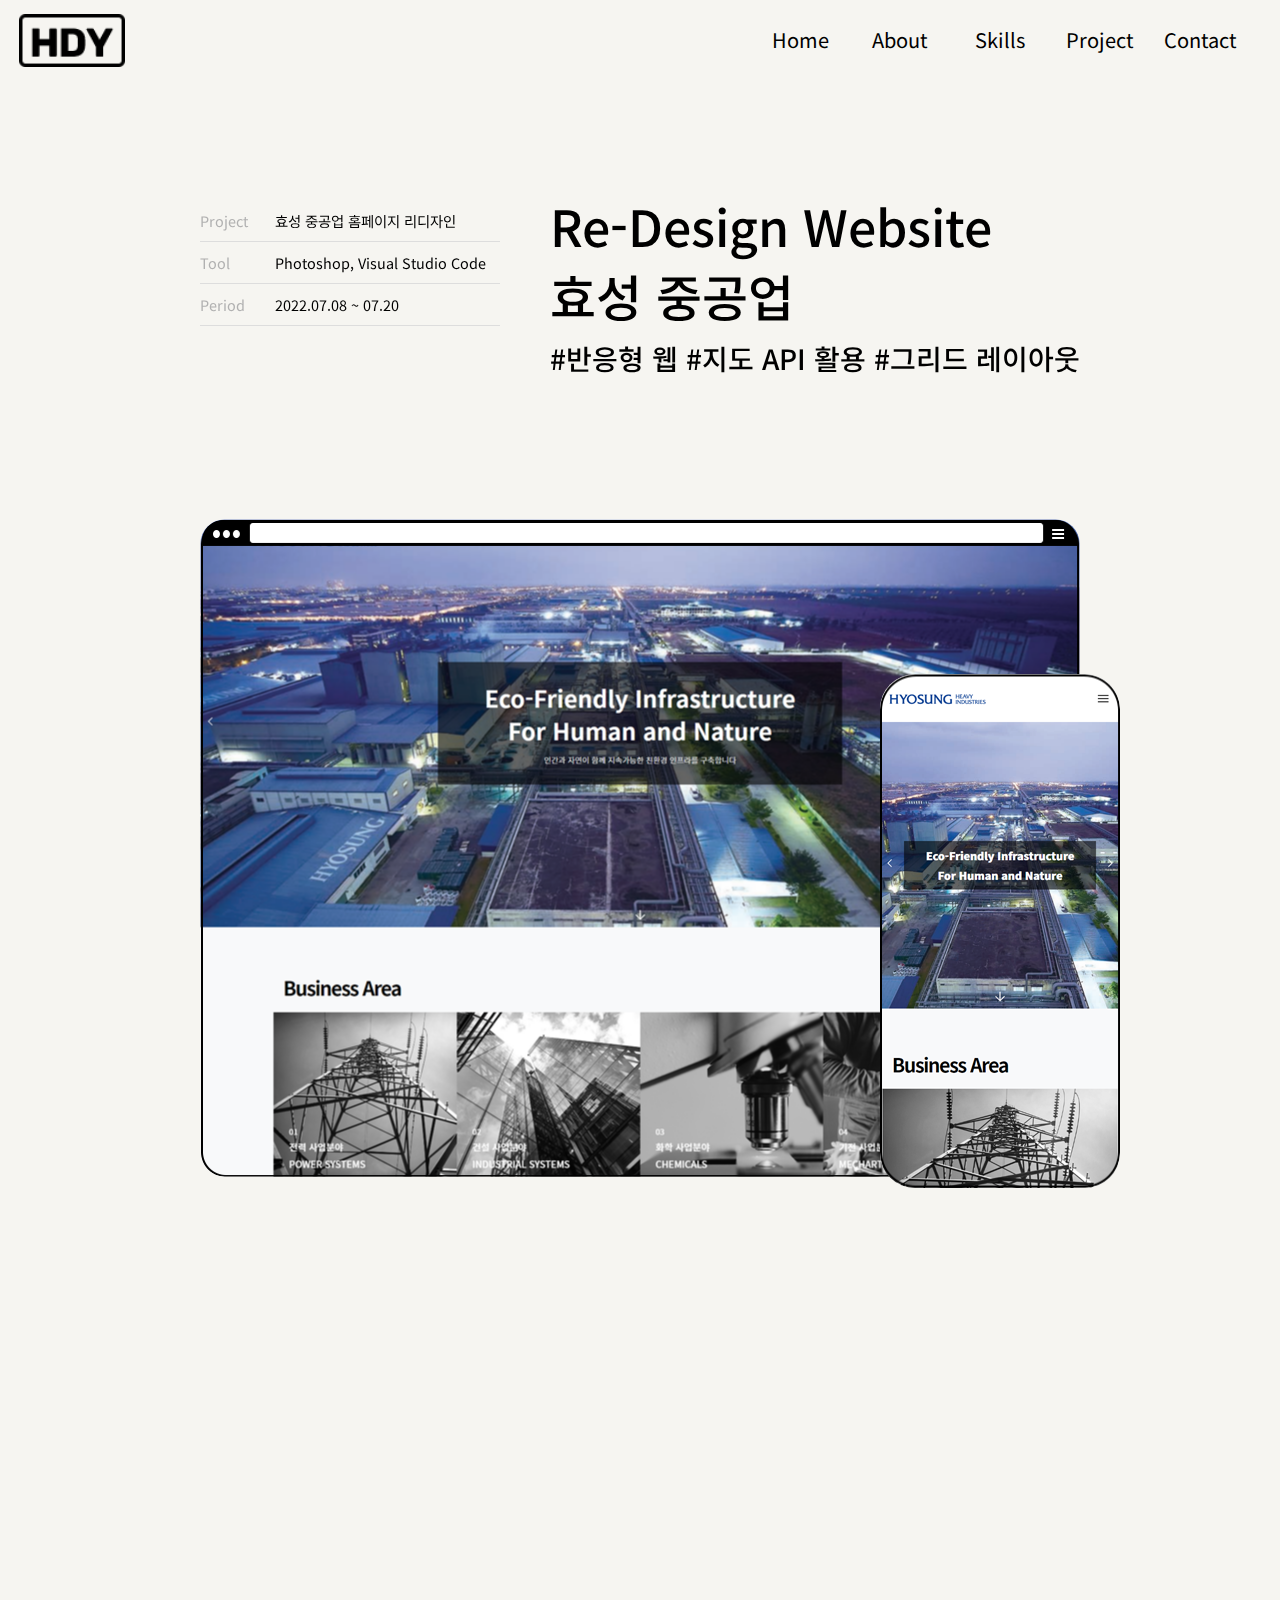
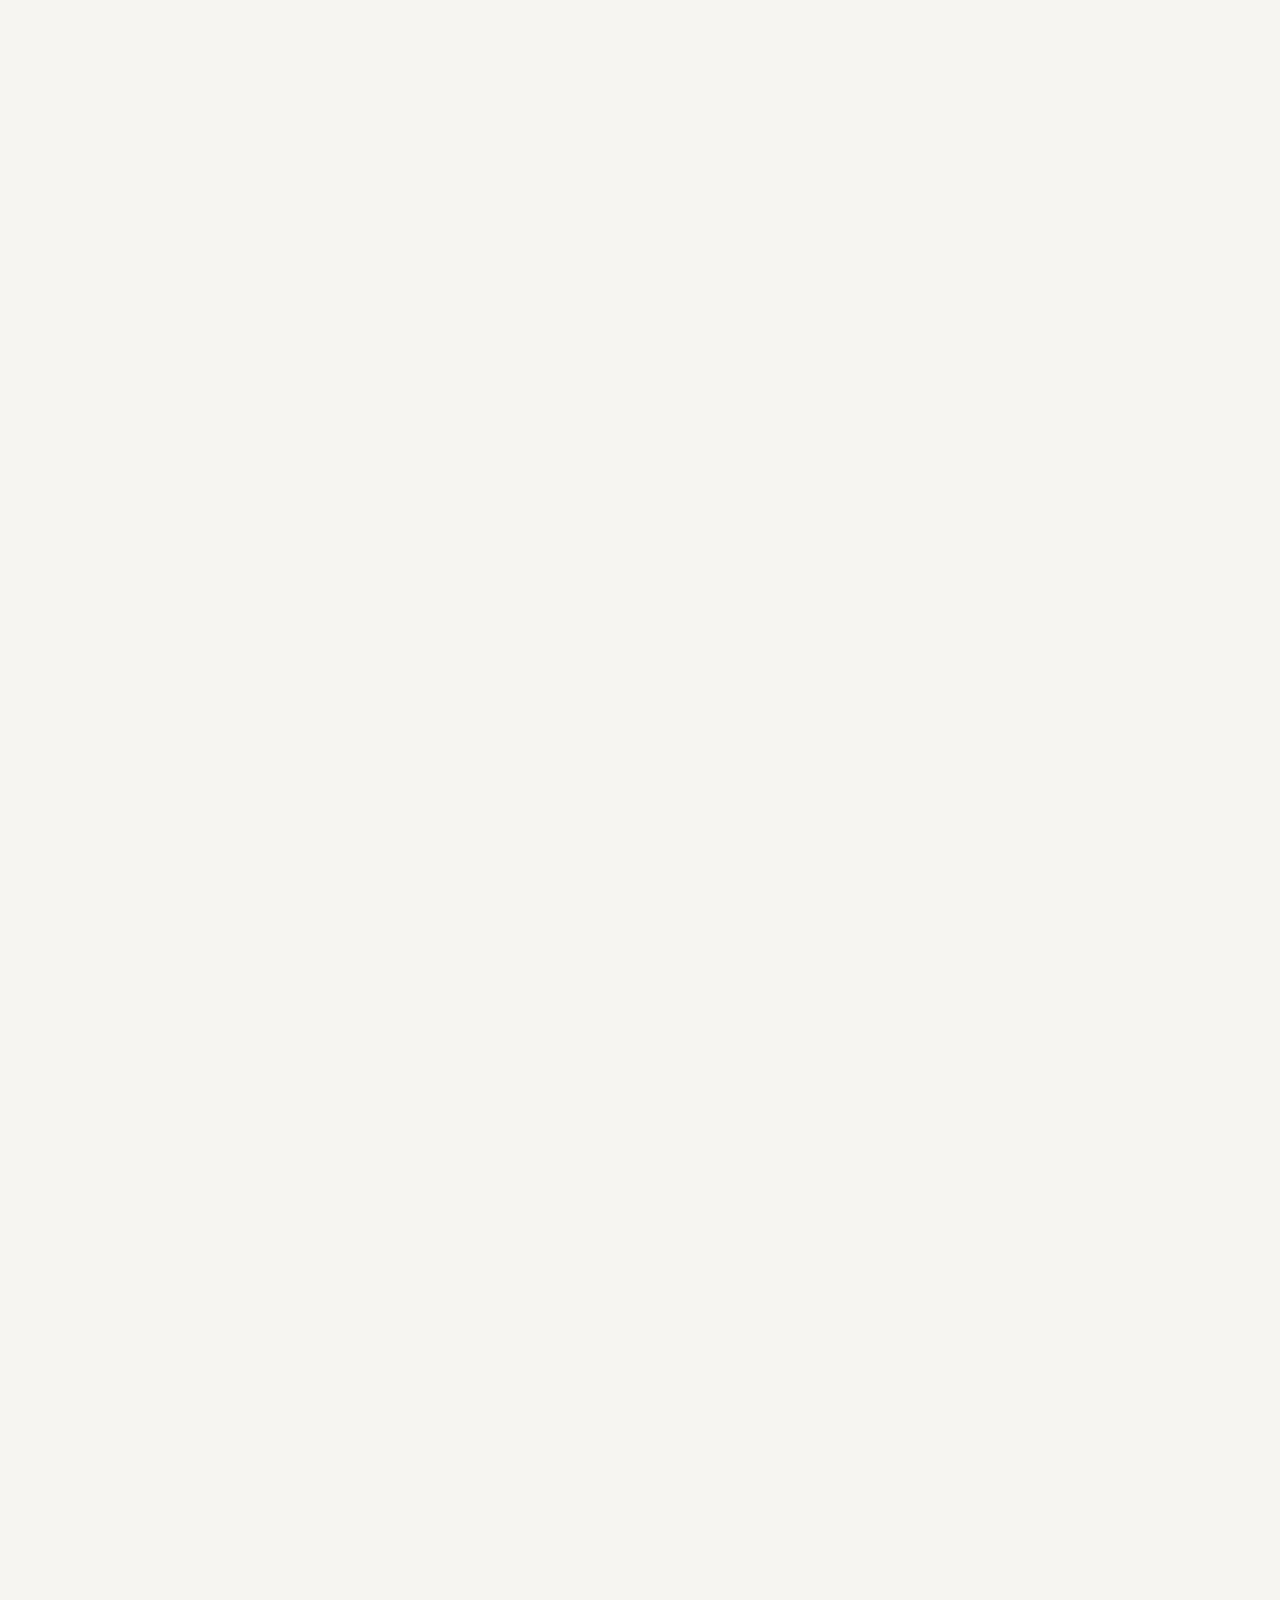
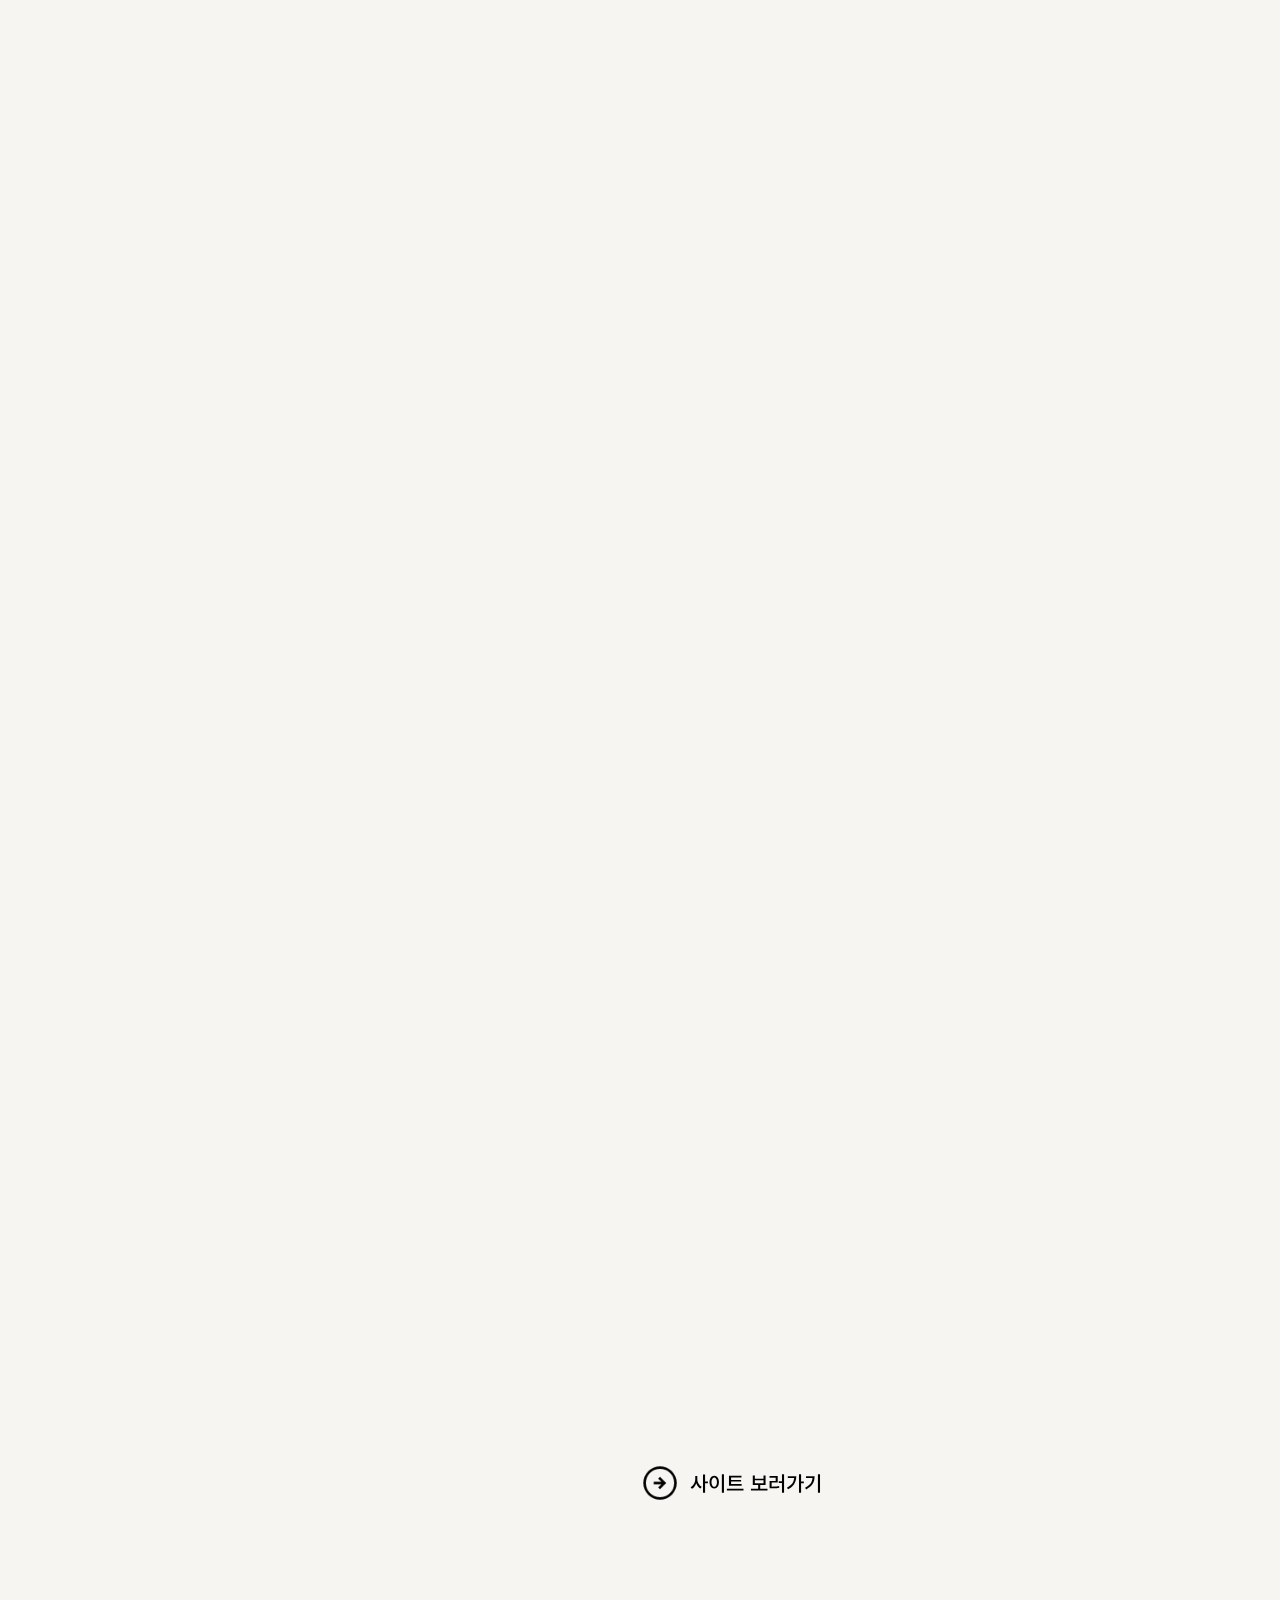
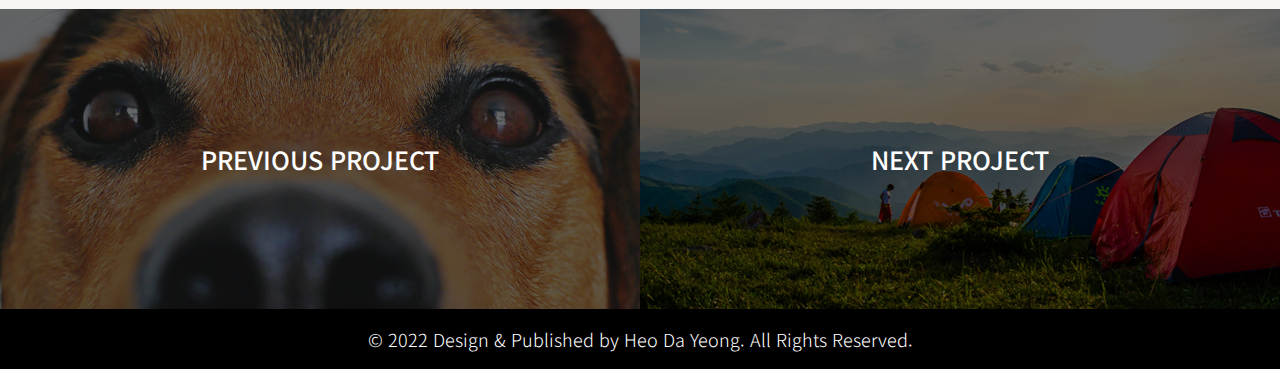
==== commit 25843e13: "포트폴리오 두번째 페이지 목업 변경" ====
--- a/pf2/index.html
+++ b/pf2/index.html
@@ -25,7 +25,6 @@
     <script src="../common/jquery-3.6.0.min.js"></script>
     <script src="../common/jquery-ui.min.js"></script>
     <script src="https://unpkg.com/aos@2.3.1/dist/aos.js"></script>
-    <script src="js/pf2.js"></script>
   </head>
   <body>
     <header>
--- a/pf2/css/pf2.css
+++ b/pf2/css/pf2.css
@@ -30,7 +30,6 @@
 }
 .lightTxt {
   line-height: 1.6;
-  font-weight: 200;
 }
 /* 헤더, 내비게이션 영역 */
 header {
@@ -73,23 +72,22 @@
   margin: 120px auto;
   display: flex;
   flex-wrap: wrap;
+  justify-content: center;
 }
 #information {
-  width: 50%;
   color: #000;
-  padding: 0 5% 0 16%;
+  margin-right: 50px;
 }
 #information li {
-  padding: 15px 0;
+  width: 300px;
+  font-size: 0.9rem;
+  padding: 10px 0;
   border-bottom: 1px solid #ddd;
 }
 #information .blackTxt {
-  width: 90px;
+  width: 75px;
   display: inline-block;
   color: #b1b1b1;
-}
-#mainTitle {
-  width: 50%;
 }
 #mainTitle h2 {
   font-size: 50px;
@@ -110,6 +108,7 @@
   margin: 0 auto;
   overflow: hidden;
 }
+
 .mockupPcImage {
   width: 879px;
   height: 657px;
@@ -130,6 +129,14 @@
   left: 50%;
   transform: translate(-50%, -50%);
 }
+.mockupWrap:hover .mockupMobileImage {
+  background-position-y: -4073px;
+  transition: 30s linear;
+}
+.mockupWrap:hover .mockupPcImage {
+  background-position-y: -3227px;
+  transition: 40s ease;
+}
 .mockupMobileImage {
   width: 240px;
   height: 514px;
@@ -153,16 +160,16 @@
 /* container */
 .container {
   margin-left: 50%;
-  margin-right: 200px;
+  margin-right: 180px;
 }
 /* design element */
 .colorPlatte {
-  width: 300px;
+  width: 200px;
   height: 300px;
   background: url(../images/colorpalette.png) no-repeat;
 }
 .typography {
-  width: 300px;
+  width: 250px;
   height: 300px;
   background: url(../images/typography.png) no-repeat;
 }
@@ -173,13 +180,19 @@
   font-weight: 500;
 }
 .designWrap {
-  display: flex;
+  width: 100%;
+  display: flex;
+  justify-content: space-between;
 }
 .designWrap .color {
-  margin-right: 130px;
+  margin-right: 50px;
 }
 .designWrap li {
-  width: 200px;
+  width: 80%;
+}
+
+.designWrap .lightTxt {
+  font-weight: 200;
 }
 
 /* viewMore */
